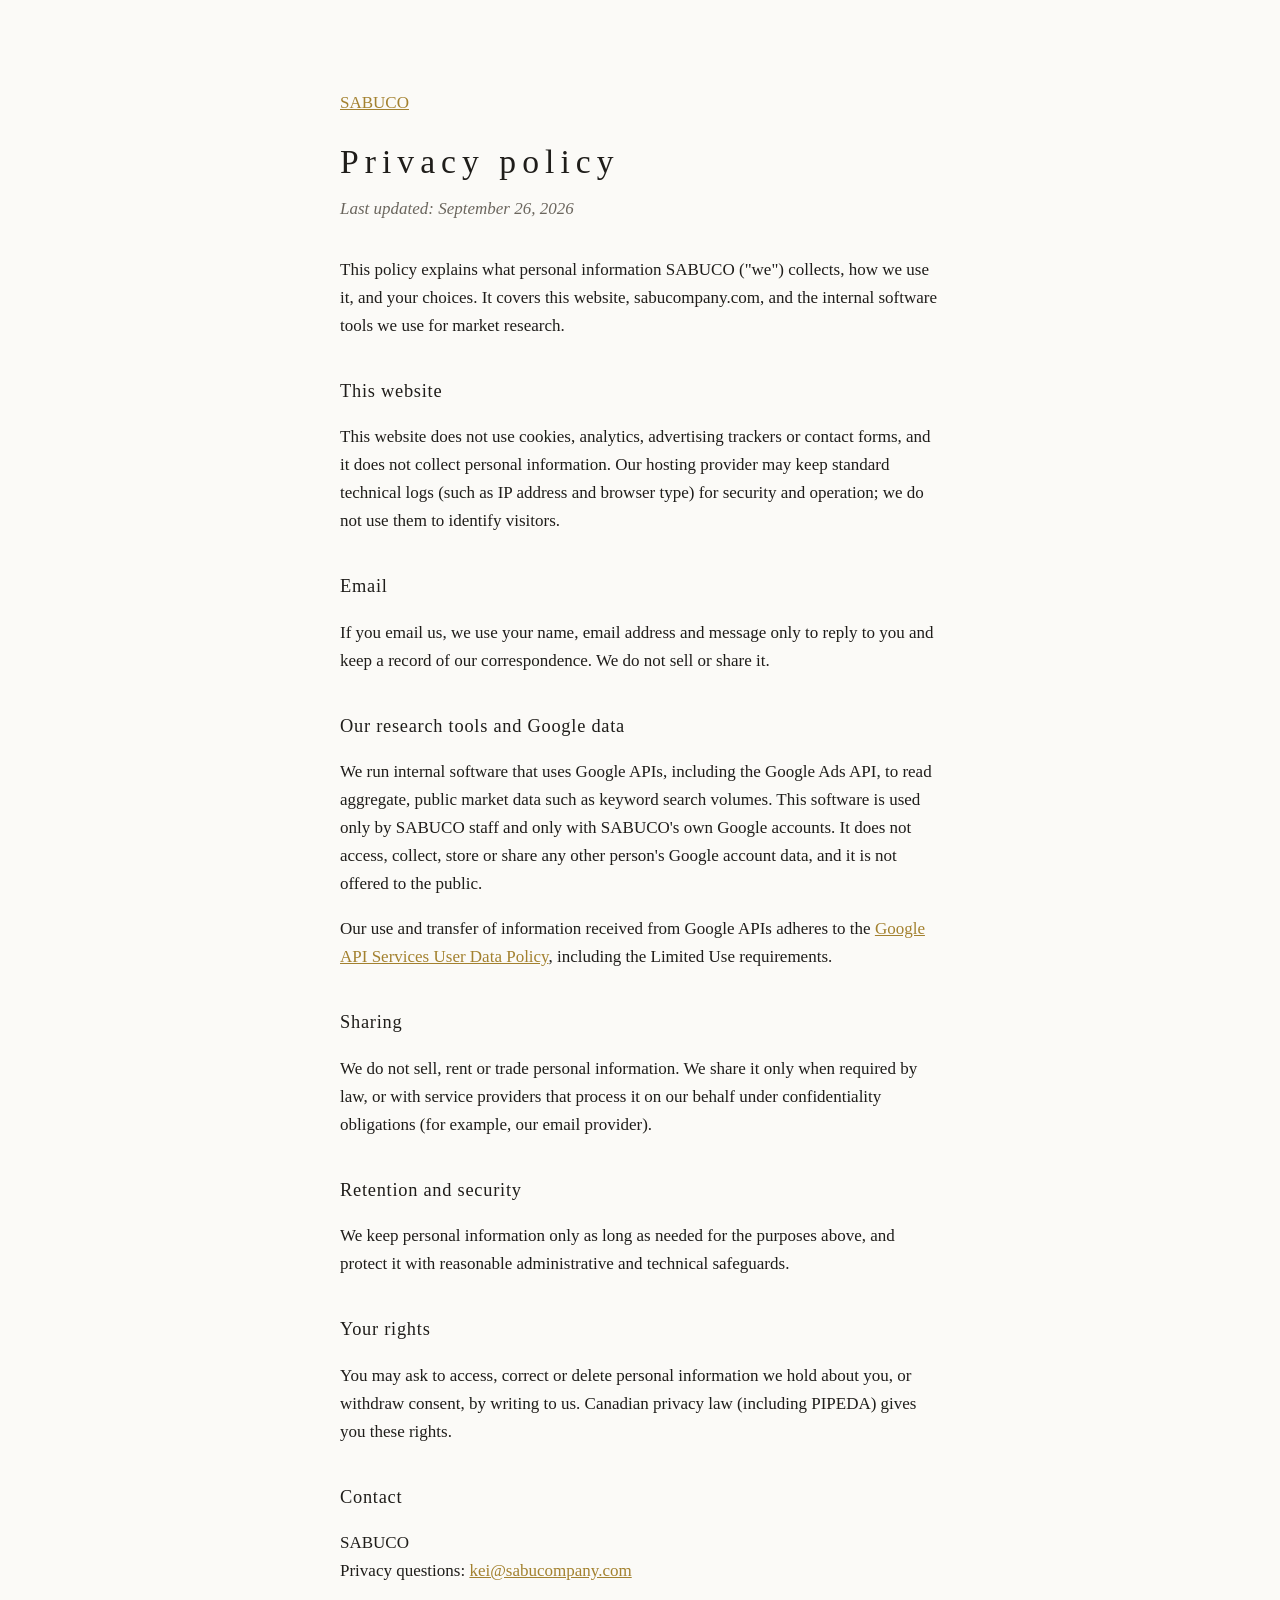
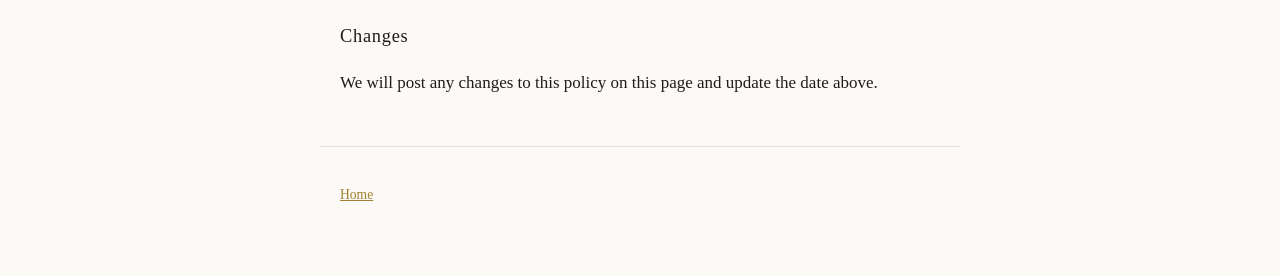
==== privacy.html @ cd98a4d2 "SABUCO one-page site and privacy policy Co-Authored-By: Claude Opus 5.5 <noreply@anthropic.com>" ====
<!doctype html>
<html lang="en">
<head>
<meta charset="utf-8">
<meta name="viewport" content="width=device-width, initial-scale=1">
<title>Privacy policy – SABUCO</title>
<link rel="stylesheet" href="style.css">
</head>
<body>
<main>
  <header>
    <p><a href="index.html">SABUCO</a></p>
    <h1>Privacy policy</h1>
    <p class="tag">Last updated: September 26, 2026</p>
  </header>

  <section>
    <p>This policy explains what personal information SABUCO ("we") collects, how we
       use it, and your choices. It covers this website, sabucompany.com, and the internal software
       tools we use for market research.</p>
  </section>

  <section>
    <h2>This website</h2>
    <p>This website does not use cookies, analytics, advertising trackers or contact forms, and it
       does not collect personal information. Our hosting provider may keep standard technical logs
       (such as IP address and browser type) for security and operation; we do not use them to
       identify visitors.</p>
  </section>

  <section>
    <h2>Email</h2>
    <p>If you email us, we use your name, email address and message only to reply to you and keep a
       record of our correspondence. We do not sell or share it.</p>
  </section>

  <section>
    <h2>Our research tools and Google data</h2>
    <p>We run internal software that uses Google APIs, including the Google Ads API, to read
       aggregate, public market data such as keyword search volumes. This software is used only by
       SABUCO staff and only with SABUCO's own Google accounts. It does not access, collect, store or
       share any other person's Google account data, and it is not offered to the public.</p>
    <p>Our use and transfer of information received from Google APIs adheres to the
       <a href="https://developers.google.com/terms/api-services-user-data-policy">Google API Services
       User Data Policy</a>, including the Limited Use requirements.</p>
  </section>

  <section>
    <h2>Sharing</h2>
    <p>We do not sell, rent or trade personal information. We share it only when required by law, or
       with service providers that process it on our behalf under confidentiality obligations (for
       example, our email provider).</p>
  </section>

  <section>
    <h2>Retention and security</h2>
    <p>We keep personal information only as long as needed for the purposes above, and protect it
       with reasonable administrative and technical safeguards.</p>
  </section>

  <section>
    <h2>Your rights</h2>
    <p>You may ask to access, correct or delete personal information we hold about you, or withdraw
       consent, by writing to us. Canadian privacy law (including PIPEDA) gives you these rights.</p>
  </section>

  <section>
    <h2>Contact</h2>
    <p>SABUCO<br>
       Privacy questions: <a href="mailto:kei@sabucompany.com">kei@sabucompany.com</a></p>
  </section>

  <section>
    <h2>Changes</h2>
    <p>We will post any changes to this policy on this page and update the date above.</p>
  </section>
</main>
<footer>
  <p><a href="index.html">Home</a></p>
</footer>
</body>
</html>
---- style.css ----
:root { --ink: #1f1d1a; --muted: #6b665e; --gold: #a3812f; --paper: #fbfaf7; }
* { box-sizing: border-box; }
body { margin: 0; background: var(--paper); color: var(--ink);
       font: 17px/1.65 Georgia, "Times New Roman", serif; }
main { max-width: 640px; margin: 0 auto; padding: 72px 20px 32px; }
h1 { font-weight: normal; letter-spacing: 0.18em; font-size: 2.1rem; margin: 0 0 6px; }
h2 { font-weight: normal; font-size: 1.15rem; letter-spacing: 0.04em; margin: 36px 0 8px; }
.tag { color: var(--muted); margin: 0 0 32px; font-style: italic; }
a { color: var(--gold); }
footer { max-width: 640px; margin: 0 auto; padding: 24px 20px 56px; color: var(--muted);
         font-size: 0.85rem; border-top: 1px solid #e7e2d8; }
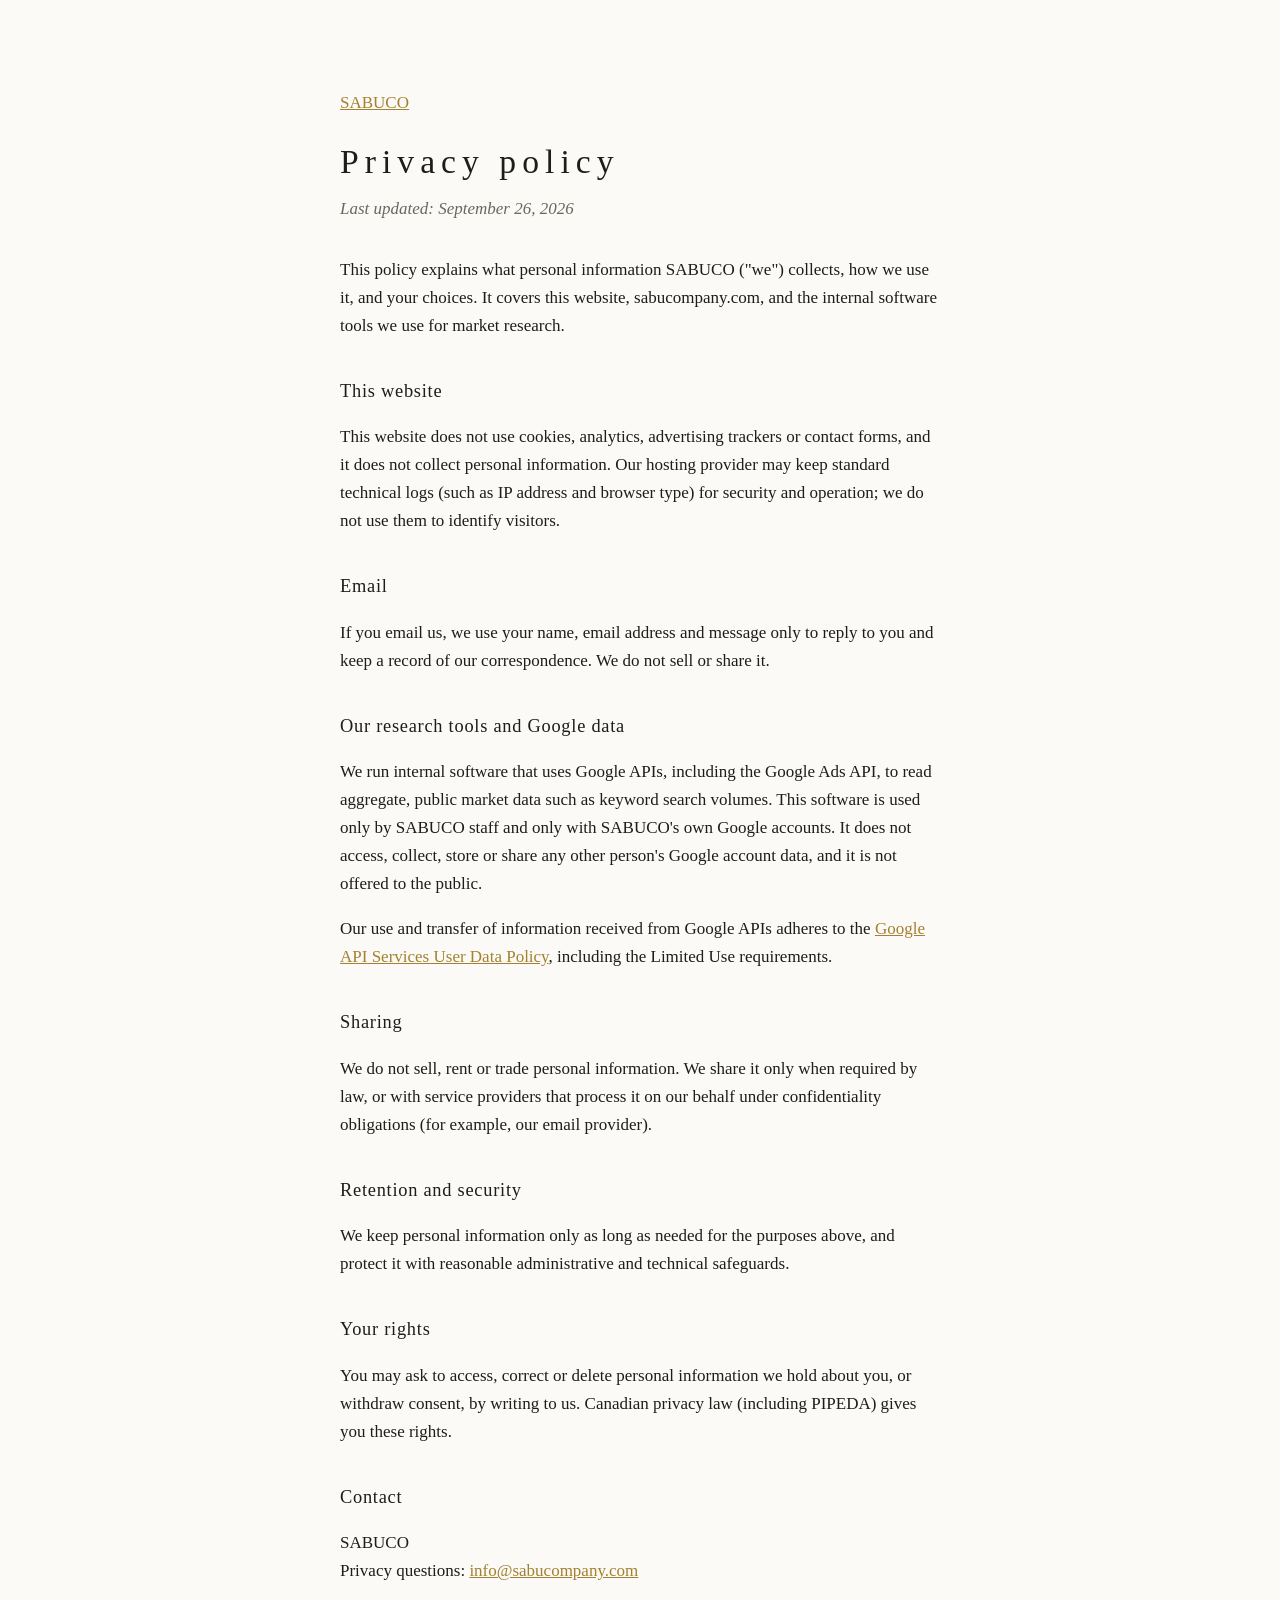
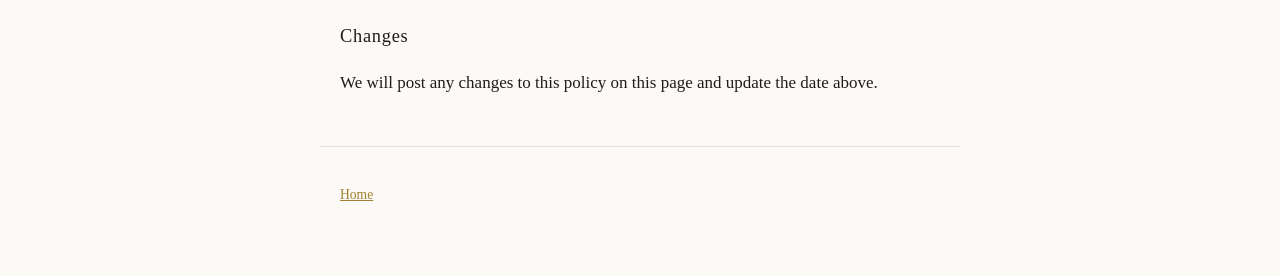
==== commit d2c90416: "Change contact email to info@sabucompany.com Co-Authored-By: Claude Opus 5.5 <noreply@anthropic.com>" ====
--- a/privacy.html
+++ b/privacy.html
@@ -67,7 +67,7 @@
   <section>
     <h2>Contact</h2>
     <p>SABUCO<br>
-       Privacy questions: <a href="mailto:kei@sabucompany.com">kei@sabucompany.com</a></p>
+       Privacy questions: <a href="mailto:info@sabucompany.com">info@sabucompany.com</a></p>
   </section>
 
   <section>
